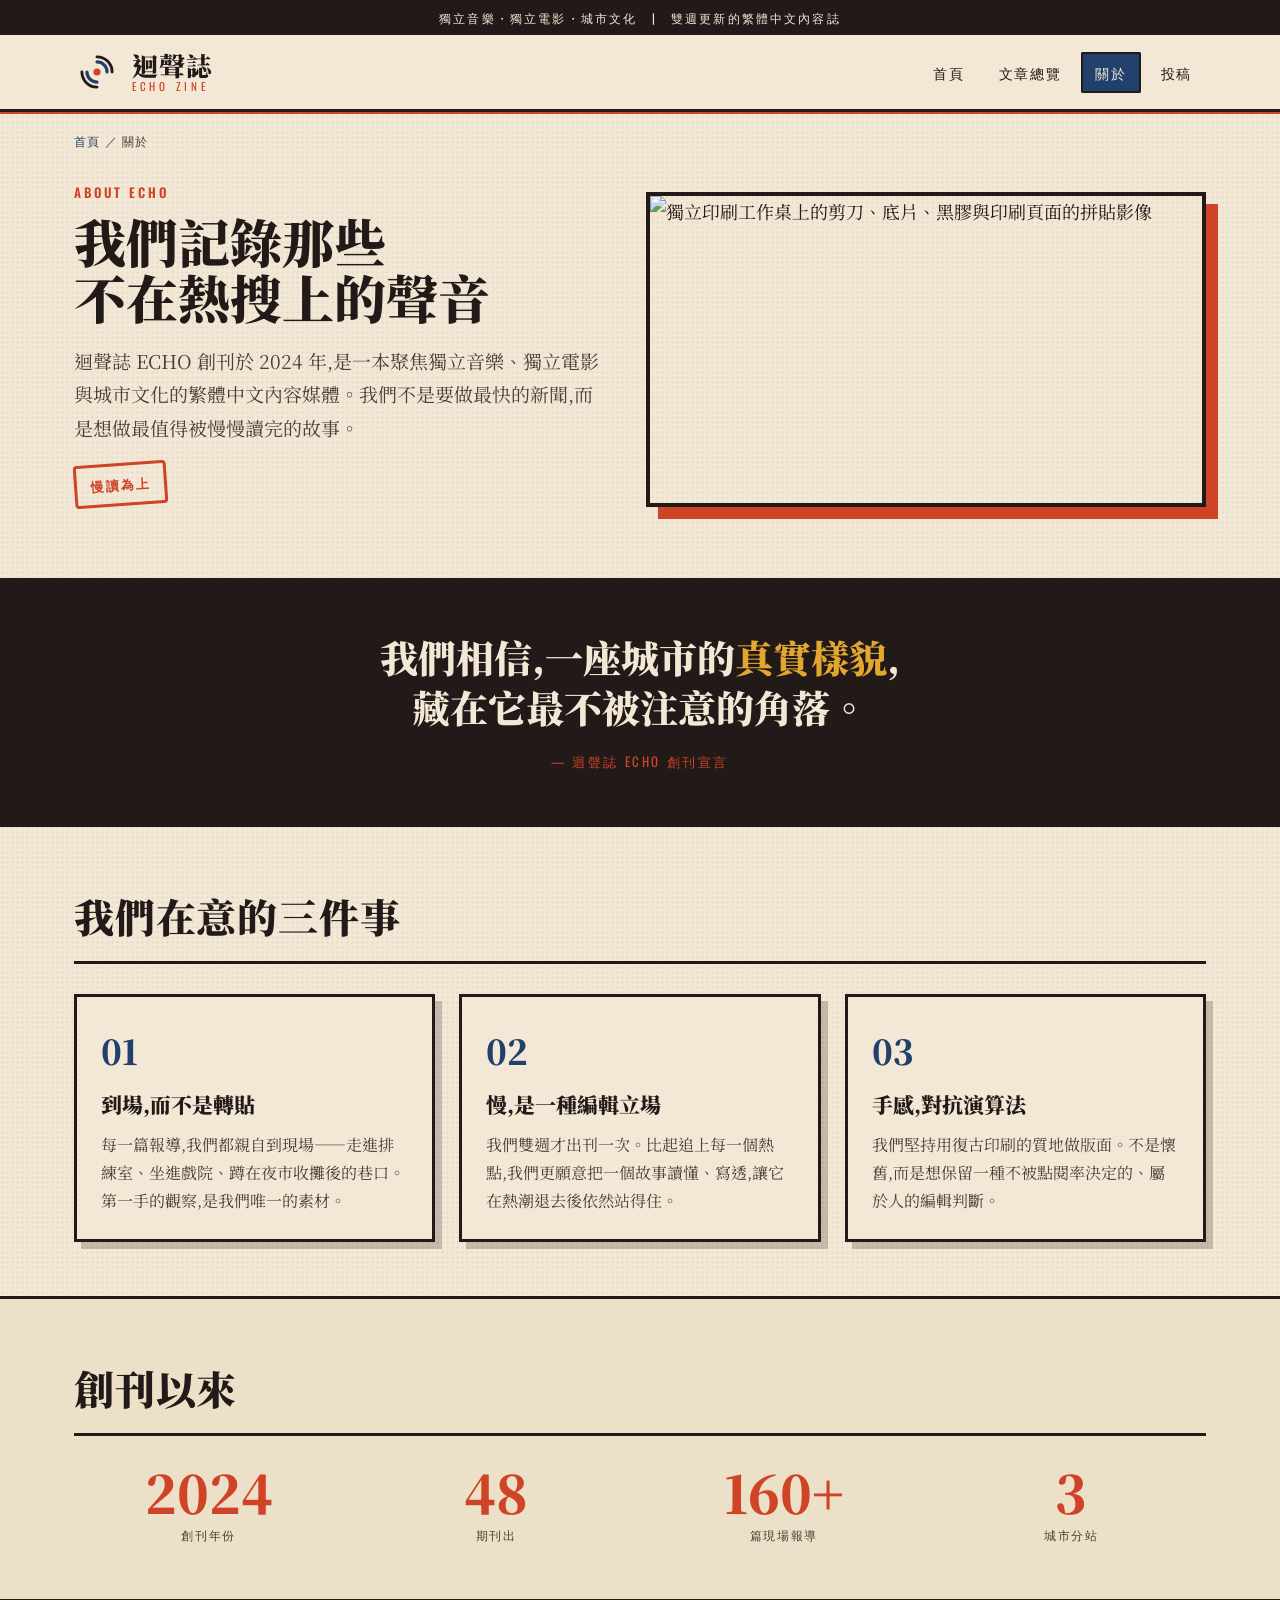
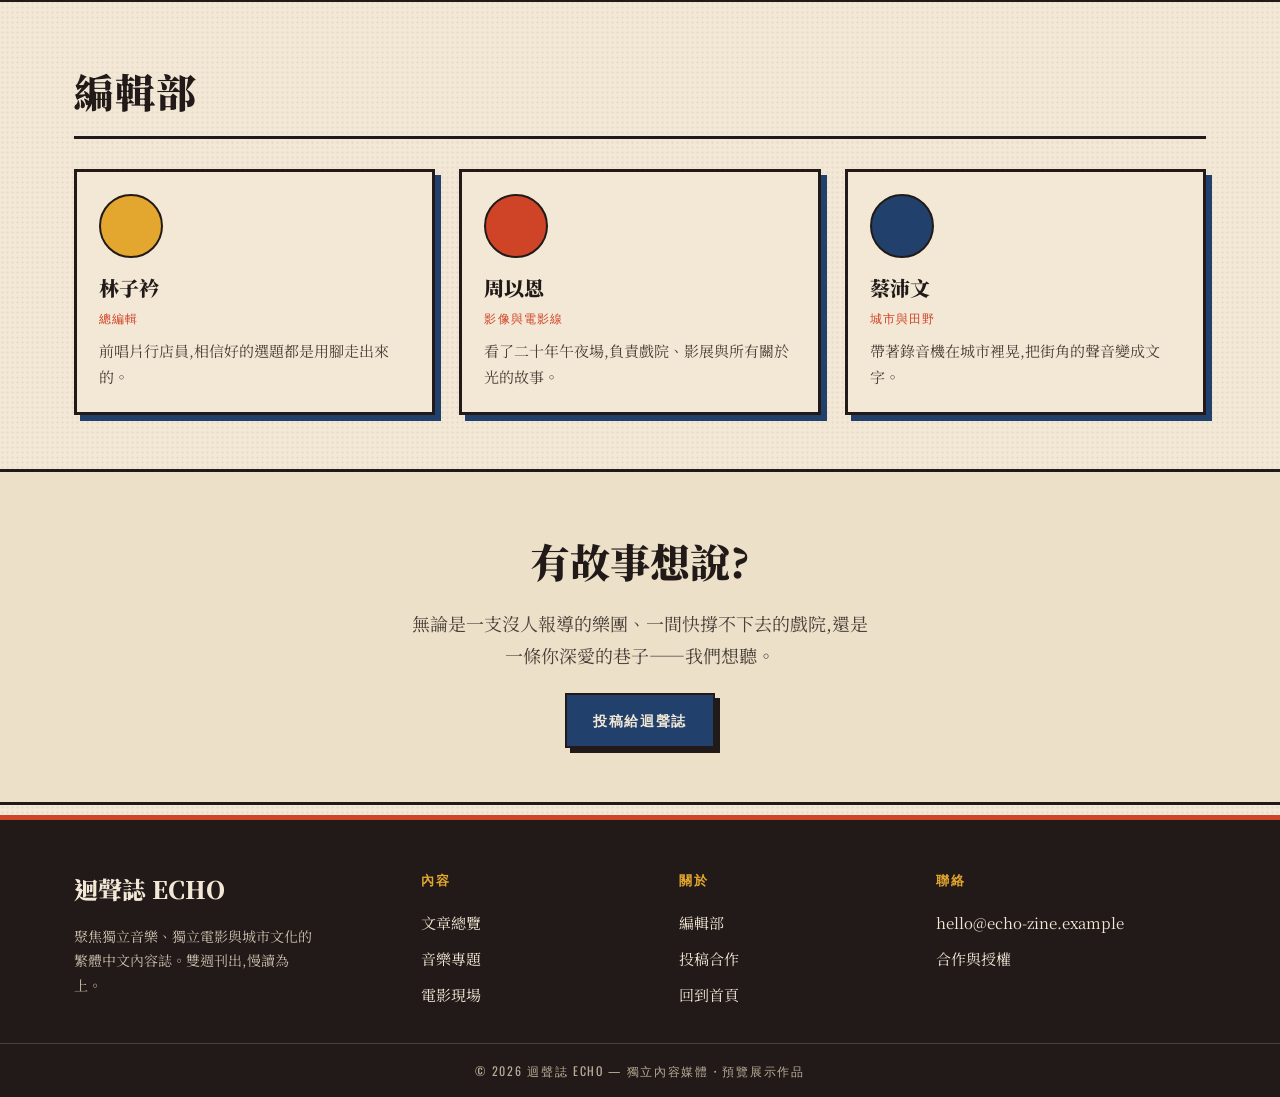
==== about.html @ e26f90a2 "迴聲誌 ECHO 預覽站初版" ====
<!DOCTYPE html>
<html lang="zh-Hant">
<head>
<meta charset="UTF-8">
<meta name="viewport" content="width=device-width, initial-scale=1">
<title>關於迴聲誌｜編輯部、理念與製作方式 — 迴聲誌 ECHO</title>
<meta name="description" content="迴聲誌 ECHO 是一群音樂迷、影癡與街頭觀察者共同編輯的繁體中文文化誌。認識我們的理念、選題標準、製作流程,以及為什麼我們堅持用復古印刷的方式說故事。">
<meta name="keywords" content="關於迴聲誌,編輯部,文化誌理念,獨立媒體,選題,慢新聞,內容製作">
<link rel="canonical" href="https://izzo24.github.io/echo-zine/about.html">
<meta property="og:type" content="website">
<meta property="og:site_name" content="迴聲誌 ECHO">
<meta property="og:title" content="關於迴聲誌｜編輯部、理念與製作方式">
<meta property="og:description" content="一群音樂迷、影癡與街頭觀察者共同編輯的繁體中文文化誌。認識我們的理念與製作方式。">
<meta property="og:url" content="https://izzo24.github.io/echo-zine/about.html">
<meta property="og:image" content="https://izzo24.github.io/echo-zine/images/studio.webp">
<meta name="twitter:card" content="summary_large_image">
<link rel="icon" href="./favicon.svg" type="image/svg+xml">
<link rel="preconnect" href="https://fonts.googleapis.com">
<link rel="preconnect" href="https://fonts.gstatic.com" crossorigin>
<link href="https://fonts.googleapis.com/css2?family=Noto+Serif+TC:wght@400;700;900&family=Oswald:wght@500;600&display=swap" rel="stylesheet">
<link rel="stylesheet" href="./style.css">
<script type="application/ld+json">
{
  "@context":"https://schema.org",
  "@type":"AboutPage",
  "name":"關於迴聲誌 ECHO",
  "url":"https://izzo24.github.io/echo-zine/about.html",
  "inLanguage":"zh-Hant",
  "mainEntity":{"@type":"Organization","name":"迴聲誌 ECHO","foundingDate":"2024","description":"聚焦獨立音樂、獨立電影與城市文化的繁體中文內容媒體。","url":"https://izzo24.github.io/echo-zine/"}
}
</script>
<script type="application/ld+json">
{
  "@context":"https://schema.org",
  "@type":"BreadcrumbList",
  "itemListElement":[
    {"@type":"ListItem","position":1,"name":"首頁","item":"https://izzo24.github.io/echo-zine/index.html"},
    {"@type":"ListItem","position":2,"name":"關於","item":"https://izzo24.github.io/echo-zine/about.html"}
  ]
}
</script>
</head>
<body>
<div class="topbar">獨立音樂・獨立電影・城市文化　|　雙週更新的繁體中文內容誌</div>
<header class="site-header">
  <nav class="nav" aria-label="主選單">
    <a class="brand" href="./index.html" aria-label="迴聲誌 ECHO 首頁">
      <svg viewBox="0 0 64 64" role="img" aria-hidden="true">
        <circle cx="32" cy="32" r="5" fill="#cf4326"/>
        <path d="M32 18a14 14 0 0 1 14 14" fill="none" stroke="#21406b" stroke-width="4.5" stroke-linecap="round"/>
        <path d="M32 11a21 21 0 0 1 21 21" fill="none" stroke="#211a18" stroke-width="4" stroke-linecap="round"/>
        <path d="M32 46a14 14 0 0 1-14-14" fill="none" stroke="#21406b" stroke-width="4.5" stroke-linecap="round"/>
        <path d="M32 53a21 21 0 0 1-21-21" fill="none" stroke="#211a18" stroke-width="4" stroke-linecap="round"/>
      </svg>
      <span class="brand-text"><span class="zh">迴聲誌</span><span class="en">Echo Zine</span></span>
    </a>
    <button class="nav-toggle" aria-expanded="false" aria-controls="nav-links">選單</button>
    <ul class="nav-links" id="nav-links">
      <li><a href="./index.html">首頁</a></li>
      <li><a href="./articles.html">文章總覽</a></li>
      <li><a href="./about.html" aria-current="page">關於</a></li>
      <li><a href="./submit.html">投稿</a></li>
    </ul>
  </nav>
</header>

<main>
  <div class="container">
    <nav class="breadcrumb" aria-label="麵包屑"><a href="./index.html">首頁</a> ／ 關於</nav>
  </div>

  <section class="section" style="padding-top:24px;">
    <div class="container about-hero">
      <div>
        <span class="kicker">About Echo</span>
        <h1 style="font-family:var(--font-head);font-weight:900;font-size:clamp(30px,4.6vw,52px);margin:.12em 0 .3em;line-height:1.08;">我們記錄那些<br>不在熱搜上的聲音</h1>
        <p style="font-size:19px;color:var(--ink-soft);">迴聲誌 ECHO 創刊於 2024 年,是一本聚焦獨立音樂、獨立電影與城市文化的繁體中文內容媒體。我們不是要做最快的新聞,而是想做最值得被慢慢讀完的故事。</p>
        <p><span class="stamp">慢讀為上</span></p>
      </div>
      <img src="./images/studio.webp" width="560" height="315" alt="獨立印刷工作桌上的剪刀、底片、黑膠與印刷頁面的拼貼影像">
    </div>
  </section>

  <section class="band">
    <div class="container">
      <blockquote>我們相信,一座城市的<span class="em">真實樣貌</span>,藏在它最不被注意的角落。</blockquote>
      <cite>— 迴聲誌 ECHO 創刊宣言</cite>
    </div>
  </section>

  <section class="section">
    <div class="container">
      <div class="sec-head"><h2>我們在意的三件事</h2></div>
      <div class="values">
        <div class="value">
          <div class="n">01</div>
          <h3>到場,而不是轉貼</h3>
          <p>每一篇報導,我們都親自到現場——走進排練室、坐進戲院、蹲在夜市收攤後的巷口。第一手的觀察,是我們唯一的素材。</p>
        </div>
        <div class="value">
          <div class="n">02</div>
          <h3>慢,是一種編輯立場</h3>
          <p>我們雙週才出刊一次。比起追上每一個熱點,我們更願意把一個故事讀懂、寫透,讓它在熱潮退去後依然站得住。</p>
        </div>
        <div class="value">
          <div class="n">03</div>
          <h3>手感,對抗演算法</h3>
          <p>我們堅持用復古印刷的質地做版面。不是懷舊,而是想保留一種不被點閱率決定的、屬於人的編輯判斷。</p>
        </div>
      </div>
    </div>
  </section>

  <section class="section section--alt">
    <div class="container">
      <div class="sec-head"><h2>創刊以來</h2></div>
      <div class="stat-row">
        <div class="stat"><div class="big">2024</div><div class="lbl">創刊年份</div></div>
        <div class="stat"><div class="big">48</div><div class="lbl">期刊出</div></div>
        <div class="stat"><div class="big">160+</div><div class="lbl">篇現場報導</div></div>
        <div class="stat"><div class="big">3</div><div class="lbl">城市分站</div></div>
      </div>
    </div>
  </section>

  <section class="section">
    <div class="container">
      <div class="sec-head"><h2>編輯部</h2></div>
      <div class="team">
        <div class="member">
          <div class="av" aria-hidden="true"></div>
          <h3>林子衿</h3>
          <div class="role">總編輯</div>
          <p style="margin:10px 0 0;color:var(--ink-soft);font-size:15px;">前唱片行店員,相信好的選題都是用腳走出來的。</p>
        </div>
        <div class="member">
          <div class="av" style="background:var(--red);" aria-hidden="true"></div>
          <h3>周以恩</h3>
          <div class="role">影像與電影線</div>
          <p style="margin:10px 0 0;color:var(--ink-soft);font-size:15px;">看了二十年午夜場,負責戲院、影展與所有關於光的故事。</p>
        </div>
        <div class="member">
          <div class="av" style="background:var(--blue);" aria-hidden="true"></div>
          <h3>蔡沛文</h3>
          <div class="role">城市與田野</div>
          <p style="margin:10px 0 0;color:var(--ink-soft);font-size:15px;">帶著錄音機在城市裡晃,把街角的聲音變成文字。</p>
        </div>
      </div>
    </div>
  </section>

  <section class="section section--alt">
    <div class="container" style="text-align:center;">
      <h2 style="font-family:var(--font-head);font-weight:900;font-size:clamp(26px,3.6vw,40px);margin:0 0 12px;">有故事想說?</h2>
      <p style="color:var(--ink-soft);max-width:46ch;margin:0 auto 22px;">無論是一支沒人報導的樂團、一間快撐不下去的戲院,還是一條你深愛的巷子——我們想聽。</p>
      <a class="btn btn--blue" href="./submit.html">投稿給迴聲誌</a>
    </div>
  </section>
</main>

<footer class="site-footer">
  <div class="footer-grid">
    <div class="footer-brand">
      <div class="zh">迴聲誌 ECHO</div>
      <p>聚焦獨立音樂、獨立電影與城市文化的繁體中文內容誌。雙週刊出,慢讀為上。</p>
    </div>
    <div><h4>內容</h4>
      <a href="./articles.html">文章總覽</a><a href="./article-vinyl.html">音樂專題</a><a href="./article-cinema.html">電影現場</a></div>
    <div><h4>關於</h4>
      <a href="./about.html">編輯部</a><a href="./submit.html">投稿合作</a><a href="./index.html">回到首頁</a></div>
    <div><h4>聯絡</h4>
      <a href="./submit.html">hello@echo-zine.example</a><a href="./submit.html">合作與授權</a></div>
  </div>
  <div class="footer-bottom">© <span data-year>2026</span> 迴聲誌 ECHO — 獨立內容媒體・預覽展示作品</div>
</footer>
<script src="./main.js"></script>
</body>
</html>
---- style.css ----
/* ======================================================================
   迴聲誌 ECHO — 復古印刷・拼貼 zine 風格
   獨立音樂・電影・城市文化內容媒體
   色彩、字級皆以 CSS 變數管理；RWD;無 Emoji。
   ====================================================================== */

:root{
  --paper:#f3e8d6;
  --paper-2:#ece0c9;
  --paper-3:#e6d7ba;
  --ink:#211a18;
  --ink-soft:#4a3f38;
  --red:#cf4326;
  --red-deep:#a8331c;
  --blue:#21406b;
  --blue-deep:#162f4d;
  --mustard:#e3a72f;
  --line:rgba(33,26,24,.18);
  --line-strong:rgba(33,26,24,.42);
  --shadow:rgba(33,26,24,.22);
  --font-head:"Noto Serif TC",Georgia,serif;
  --font-body:"Noto Serif TC",Georgia,serif;
  --font-label:"Oswald","Noto Sans TC",sans-serif;
  --maxw:1180px;
}

*,*::before,*::after{box-sizing:border-box;}
html{scroll-behavior:smooth;}
body{
  margin:0;
  font-family:var(--font-body);
  color:var(--ink);
  background-color:var(--paper);
  background-image:
    radial-gradient(rgba(33,26,24,.05) 1px,transparent 1.4px);
  background-size:5px 5px;
  line-height:1.75;
  font-size:18px;
  -webkit-font-smoothing:antialiased;
  text-rendering:optimizeLegibility;
}
img{max-width:100%;display:block;}
a{color:var(--blue);text-decoration:none;}
a:hover{color:var(--red);}

.container{max-width:var(--maxw);margin:0 auto;padding:0 24px;}

/* ---------- Labels / eyebrows ---------- */
.kicker{
  font-family:var(--font-label);
  text-transform:uppercase;
  letter-spacing:.22em;
  font-weight:600;
  font-size:13px;
  color:var(--red);
  display:inline-block;
}
.kicker--blue{color:var(--blue);}

/* ---------- Header / Nav ---------- */
.topbar{
  background:var(--ink);
  color:var(--paper);
  font-family:var(--font-label);
  text-transform:uppercase;
  letter-spacing:.18em;
  font-size:12px;
  text-align:center;
  padding:7px 16px;
}
.site-header{
  position:sticky;top:0;z-index:50;
  background:var(--paper);
  border-bottom:3px solid var(--ink);
  box-shadow:0 2px 0 var(--red);
}
.nav{
  display:flex;align-items:center;justify-content:space-between;
  gap:18px;padding:14px 24px;max-width:var(--maxw);margin:0 auto;
}
.brand{display:flex;align-items:center;gap:12px;}
.brand svg{display:block;height:46px;width:auto;}
.brand-text{line-height:1;}
.brand-text .zh{font-family:var(--font-head);font-weight:900;font-size:26px;letter-spacing:.04em;color:var(--ink);}
.brand-text .en{font-family:var(--font-label);text-transform:uppercase;letter-spacing:.34em;font-size:11px;color:var(--red);display:block;margin-top:3px;}
.nav-links{display:flex;gap:6px;align-items:center;list-style:none;margin:0;padding:0;}
.nav-links a{
  font-family:var(--font-label);
  text-transform:uppercase;letter-spacing:.12em;font-size:14px;font-weight:500;
  color:var(--ink);padding:8px 12px;border:2px solid transparent;border-radius:2px;
}
.nav-links a:hover,.nav-links a[aria-current="page"]{
  color:var(--paper);background:var(--blue);border-color:var(--ink);
}
.nav-toggle{display:none;background:var(--ink);color:var(--paper);border:none;
  font-family:var(--font-label);text-transform:uppercase;letter-spacing:.1em;
  padding:9px 14px;font-size:14px;cursor:pointer;}

/* ---------- Buttons ---------- */
.btn{
  display:inline-block;font-family:var(--font-label);text-transform:uppercase;
  letter-spacing:.12em;font-weight:600;font-size:14px;padding:13px 26px;
  border:2.5px solid var(--ink);background:var(--red);color:var(--paper);
  box-shadow:5px 5px 0 var(--ink);transition:transform .12s,box-shadow .12s;cursor:pointer;
}
.btn:hover{color:var(--paper);transform:translate(2px,2px);box-shadow:2px 2px 0 var(--ink);}
.btn--blue{background:var(--blue);}
.btn--ghost{background:var(--paper);color:var(--ink);box-shadow:5px 5px 0 var(--red);}
.btn--ghost:hover{color:var(--ink);}

/* ---------- Hero ---------- */
.hero{padding:56px 0 40px;position:relative;overflow:hidden;}
.hero-grid{display:grid;grid-template-columns:1.05fr .95fr;gap:48px;align-items:center;}
.hero h1{
  font-family:var(--font-head);font-weight:900;line-height:1.02;
  font-size:clamp(40px,6vw,76px);margin:.18em 0 .3em;letter-spacing:.01em;
}
.hero h1 .em{color:var(--red);}
.hero p.lead{font-size:20px;color:var(--ink-soft);margin:0 0 28px;max-width:34ch;}
.hero-figure{position:relative;}
.hero-figure img{
  border:4px solid var(--ink);
  box-shadow:14px 14px 0 var(--blue);
  filter:contrast(1.02);
}
.tape{
  position:absolute;width:120px;height:34px;background:rgba(227,167,47,.72);
  border:1px dashed rgba(33,26,24,.4);transform:rotate(-7deg);
  top:-14px;left:26px;box-shadow:0 1px 3px var(--shadow);
}
.tape--2{top:auto;left:auto;bottom:-12px;right:30px;transform:rotate(6deg);background:rgba(207,67,38,.55);}

/* registration mark */
.regmark{position:absolute;width:26px;height:26px;opacity:.5;}
.regmark::before,.regmark::after{content:"";position:absolute;background:var(--ink);}
.regmark::before{left:11px;top:0;width:2px;height:26px;}
.regmark::after{top:11px;left:0;height:2px;width:26px;}

/* ---------- Section heading ---------- */
.section{padding:54px 0;}
.section--alt{background:var(--paper-2);border-top:3px solid var(--ink);border-bottom:3px solid var(--ink);}
.sec-head{display:flex;align-items:baseline;justify-content:space-between;gap:16px;
  border-bottom:3px solid var(--ink);padding-bottom:10px;margin-bottom:30px;flex-wrap:wrap;}
.sec-head h2{font-family:var(--font-head);font-weight:900;font-size:clamp(26px,3.4vw,40px);margin:0;letter-spacing:.02em;}
.sec-head .more{font-family:var(--font-label);text-transform:uppercase;letter-spacing:.14em;font-size:13px;}

/* ---------- Article cards ---------- */
.card-grid{display:grid;grid-template-columns:repeat(3,1fr);gap:28px;}
.card{
  background:var(--paper);border:3px solid var(--ink);
  box-shadow:8px 8px 0 var(--shadow);display:flex;flex-direction:column;
  transition:transform .12s,box-shadow .12s;
}
.card:hover{transform:translate(-2px,-2px);box-shadow:11px 11px 0 var(--blue);}
.card-thumb{border-bottom:3px solid var(--ink);aspect-ratio:4/3;overflow:hidden;background:var(--paper-3);}
.card-thumb img{width:100%;height:100%;object-fit:cover;}
.card-body{padding:18px 20px 22px;display:flex;flex-direction:column;gap:10px;flex:1;}
.tag{align-self:flex-start;font-family:var(--font-label);text-transform:uppercase;letter-spacing:.12em;
  font-size:11px;font-weight:600;color:var(--paper);background:var(--red);padding:4px 10px;}
.tag--blue{background:var(--blue);}
.tag--ink{background:var(--ink);}
.card h3{font-family:var(--font-head);font-weight:900;font-size:22px;line-height:1.25;margin:2px 0;}
.card h3 a{color:var(--ink);}
.card h3 a:hover{color:var(--red);}
.card .excerpt{color:var(--ink-soft);font-size:16px;margin:0;}
.card .meta{margin-top:auto;font-family:var(--font-label);text-transform:uppercase;letter-spacing:.1em;
  font-size:12px;color:var(--ink-soft);border-top:1px dashed var(--line-strong);padding-top:10px;}

/* feature row (big + list) */
.feature{display:grid;grid-template-columns:1.4fr 1fr;gap:36px;align-items:stretch;}
.feature-main{border:3px solid var(--ink);box-shadow:10px 10px 0 var(--red);background:var(--paper);}
.feature-main img{width:100%;aspect-ratio:16/10;object-fit:cover;border-bottom:3px solid var(--ink);}
.feature-main .fm-body{padding:22px 26px 26px;}
.feature-main h3{font-family:var(--font-head);font-weight:900;font-size:clamp(24px,3vw,34px);line-height:1.18;margin:.2em 0;}
.feature-main h3 a{color:var(--ink);}
.feature-list{display:flex;flex-direction:column;gap:18px;}
.mini{display:grid;grid-template-columns:84px 1fr;gap:14px;border-bottom:1px dashed var(--line-strong);padding-bottom:16px;}
.mini:last-child{border-bottom:none;}
.mini .num{font-family:var(--font-head);font-weight:900;font-size:30px;color:var(--red);line-height:1;}
.mini h4{font-family:var(--font-head);font-weight:700;font-size:18px;margin:0 0 4px;}
.mini h4 a{color:var(--ink);}
.mini p{margin:0;font-size:14px;color:var(--ink-soft);}

/* ---------- Pull / quote band ---------- */
.band{background:var(--ink);color:var(--paper);padding:54px 0;text-align:center;}
.band blockquote{font-family:var(--font-head);font-weight:900;font-size:clamp(24px,3.6vw,38px);
  line-height:1.32;margin:0 auto;max-width:24ch;}
.band blockquote .em{color:var(--mustard);}
.band cite{display:block;margin-top:18px;font-family:var(--font-label);text-transform:uppercase;
  letter-spacing:.2em;font-size:13px;color:var(--red);font-style:normal;}

/* ---------- Article (single) ---------- */
.breadcrumb{font-family:var(--font-label);text-transform:uppercase;letter-spacing:.1em;
  font-size:12px;color:var(--ink-soft);padding:18px 0 0;}
.breadcrumb a{color:var(--blue);}
.article{max-width:760px;margin:0 auto;padding:18px 0 50px;}
.article-head h1{font-family:var(--font-head);font-weight:900;font-size:clamp(30px,4.4vw,52px);
  line-height:1.08;margin:.2em 0 .25em;}
.article-meta{font-family:var(--font-label);text-transform:uppercase;letter-spacing:.12em;
  font-size:13px;color:var(--ink-soft);border-top:2px solid var(--ink);border-bottom:2px solid var(--ink);
  padding:10px 0;margin:18px 0 26px;display:flex;gap:18px;flex-wrap:wrap;}
.article-hero{border:4px solid var(--ink);box-shadow:12px 12px 0 var(--blue);margin:0 0 14px;}
.article figure figcaption,.cap{font-size:13px;color:var(--ink-soft);font-style:italic;margin:8px 0 26px;}
.article p{margin:0 0 22px;}
.article h2{font-family:var(--font-head);font-weight:900;font-size:28px;margin:38px 0 14px;
  padding-left:14px;border-left:6px solid var(--red);}
.article h3{font-family:var(--font-head);font-weight:700;font-size:21px;margin:28px 0 10px;}
.article blockquote{border-left:4px solid var(--blue);background:var(--paper-2);
  margin:26px 0;padding:16px 22px;font-size:21px;font-style:italic;}
.article ul{padding-left:1.2em;}
.article li{margin:6px 0;}
.byline-card{display:flex;gap:16px;align-items:center;border:3px solid var(--ink);
  background:var(--paper-2);padding:18px 20px;margin:36px 0;box-shadow:6px 6px 0 var(--shadow);}
.byline-card .av{width:56px;height:56px;border-radius:50%;background:var(--red);flex:none;
  border:2px solid var(--ink);}

/* related */
.related{border-top:3px solid var(--ink);padding-top:26px;margin-top:40px;}

/* ---------- About ---------- */
.about-hero{display:grid;grid-template-columns:1fr 1fr;gap:40px;align-items:center;}
.about-hero img{border:4px solid var(--ink);box-shadow:12px 12px 0 var(--red);}
.values{display:grid;grid-template-columns:repeat(3,1fr);gap:24px;}
.value{border:3px solid var(--ink);background:var(--paper);padding:24px;box-shadow:7px 7px 0 var(--shadow);}
.value .n{font-family:var(--font-head);font-weight:900;font-size:34px;color:var(--blue);}
.value h3{font-family:var(--font-head);font-weight:900;font-size:21px;margin:6px 0 8px;}
.value p{margin:0;font-size:16px;color:var(--ink-soft);}
.stat-row{display:grid;grid-template-columns:repeat(4,1fr);gap:18px;text-align:center;}
.stat .big{font-family:var(--font-head);font-weight:900;font-size:clamp(32px,5vw,52px);color:var(--red);line-height:1;}
.stat .lbl{font-family:var(--font-label);text-transform:uppercase;letter-spacing:.14em;font-size:12px;color:var(--ink-soft);margin-top:6px;}
.team{display:grid;grid-template-columns:repeat(3,1fr);gap:24px;}
.member{border:3px solid var(--ink);background:var(--paper);padding:22px;box-shadow:6px 6px 0 var(--blue);}
.member .av{width:64px;height:64px;border-radius:50%;border:2px solid var(--ink);background:var(--mustard);margin-bottom:12px;}
.member h3{font-family:var(--font-head);font-weight:900;font-size:20px;margin:0 0 2px;}
.member .role{font-family:var(--font-label);text-transform:uppercase;letter-spacing:.1em;font-size:12px;color:var(--red);}

/* ---------- Contact / submit ---------- */
.contact-grid{display:grid;grid-template-columns:1fr 1fr;gap:40px;}
.field{margin-bottom:18px;}
.field label{display:block;font-family:var(--font-label);text-transform:uppercase;
  letter-spacing:.1em;font-size:13px;margin-bottom:6px;}
.field input,.field textarea,.field select{
  width:100%;font-family:var(--font-body);font-size:16px;padding:12px 14px;
  border:2.5px solid var(--ink);background:var(--paper);color:var(--ink);}
.field input:focus,.field textarea:focus,.field select:focus{outline:3px solid var(--blue);outline-offset:0;}
.info-list{list-style:none;margin:0;padding:0;}
.info-list li{border-bottom:1px dashed var(--line-strong);padding:14px 0;}
.info-list .k{font-family:var(--font-label);text-transform:uppercase;letter-spacing:.12em;font-size:12px;color:var(--red);}
.note{background:var(--paper-2);border:3px solid var(--ink);padding:16px 18px;font-size:15px;box-shadow:5px 5px 0 var(--shadow);}

/* ---------- Stamps / decoration ---------- */
.stamp{display:inline-block;border:3px solid var(--red);color:var(--red);
  font-family:var(--font-label);text-transform:uppercase;letter-spacing:.14em;font-weight:600;
  font-size:13px;padding:7px 14px;transform:rotate(-4deg);border-radius:4px;}

/* ---------- Footer ---------- */
.site-footer{background:var(--ink);color:var(--paper);margin-top:10px;border-top:5px solid var(--red);}
.footer-grid{display:grid;grid-template-columns:1.4fr 1fr 1fr 1.2fr;gap:32px;padding:48px 24px 30px;max-width:var(--maxw);margin:0 auto;}
.footer-grid h4{font-family:var(--font-label);text-transform:uppercase;letter-spacing:.16em;
  font-size:13px;color:var(--mustard);margin:0 0 14px;}
.footer-grid a{color:var(--paper);display:block;padding:5px 0;font-size:15px;}
.footer-grid a:hover{color:var(--red);}
.footer-brand .zh{font-family:var(--font-head);font-weight:900;font-size:24px;}
.footer-brand p{color:#cdbfae;font-size:14px;max-width:30ch;}
.footer-bottom{border-top:1px solid rgba(243,232,214,.18);text-align:center;
  font-family:var(--font-label);text-transform:uppercase;letter-spacing:.14em;font-size:12px;
  color:#b9ab97;padding:16px;}

/* ---------- Responsive ---------- */
@media(max-width:900px){
  .hero-grid,.feature,.about-hero,.contact-grid{grid-template-columns:1fr;}
  .card-grid,.values,.team{grid-template-columns:1fr 1fr;}
  .footer-grid{grid-template-columns:1fr 1fr;}
  .stat-row{grid-template-columns:1fr 1fr;}
  .hero-figure{order:-1;}
}
@media(max-width:620px){
  body{font-size:17px;}
  .nav-links{display:none;position:absolute;top:100%;left:0;right:0;background:var(--paper);
    flex-direction:column;border-bottom:3px solid var(--ink);padding:10px 16px;gap:2px;}
  .nav-links.open{display:flex;}
  .nav-links a{display:block;width:100%;}
  .nav-toggle{display:block;}
  .card-grid,.values,.team,.stat-row,.footer-grid{grid-template-columns:1fr;}
  .hero-figure img{box-shadow:8px 8px 0 var(--blue);}
  .feature-main{box-shadow:6px 6px 0 var(--red);}
}
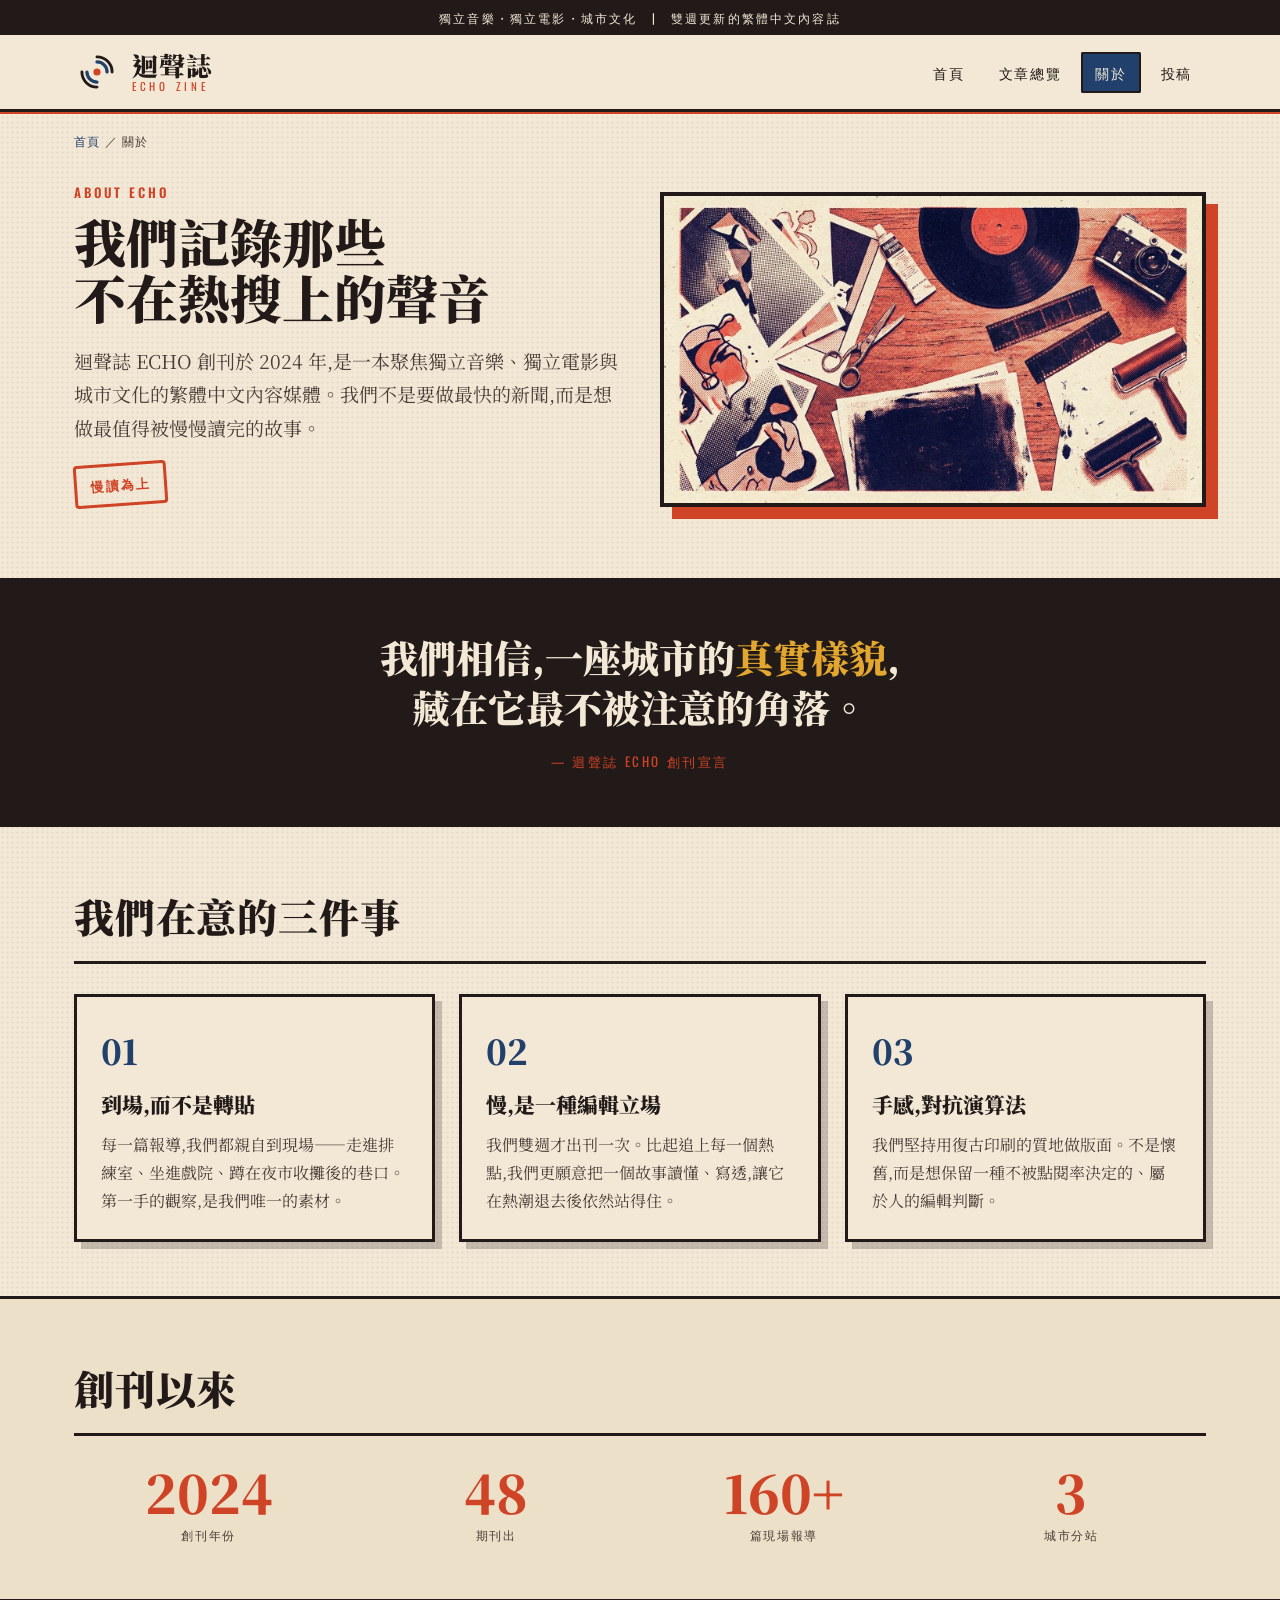
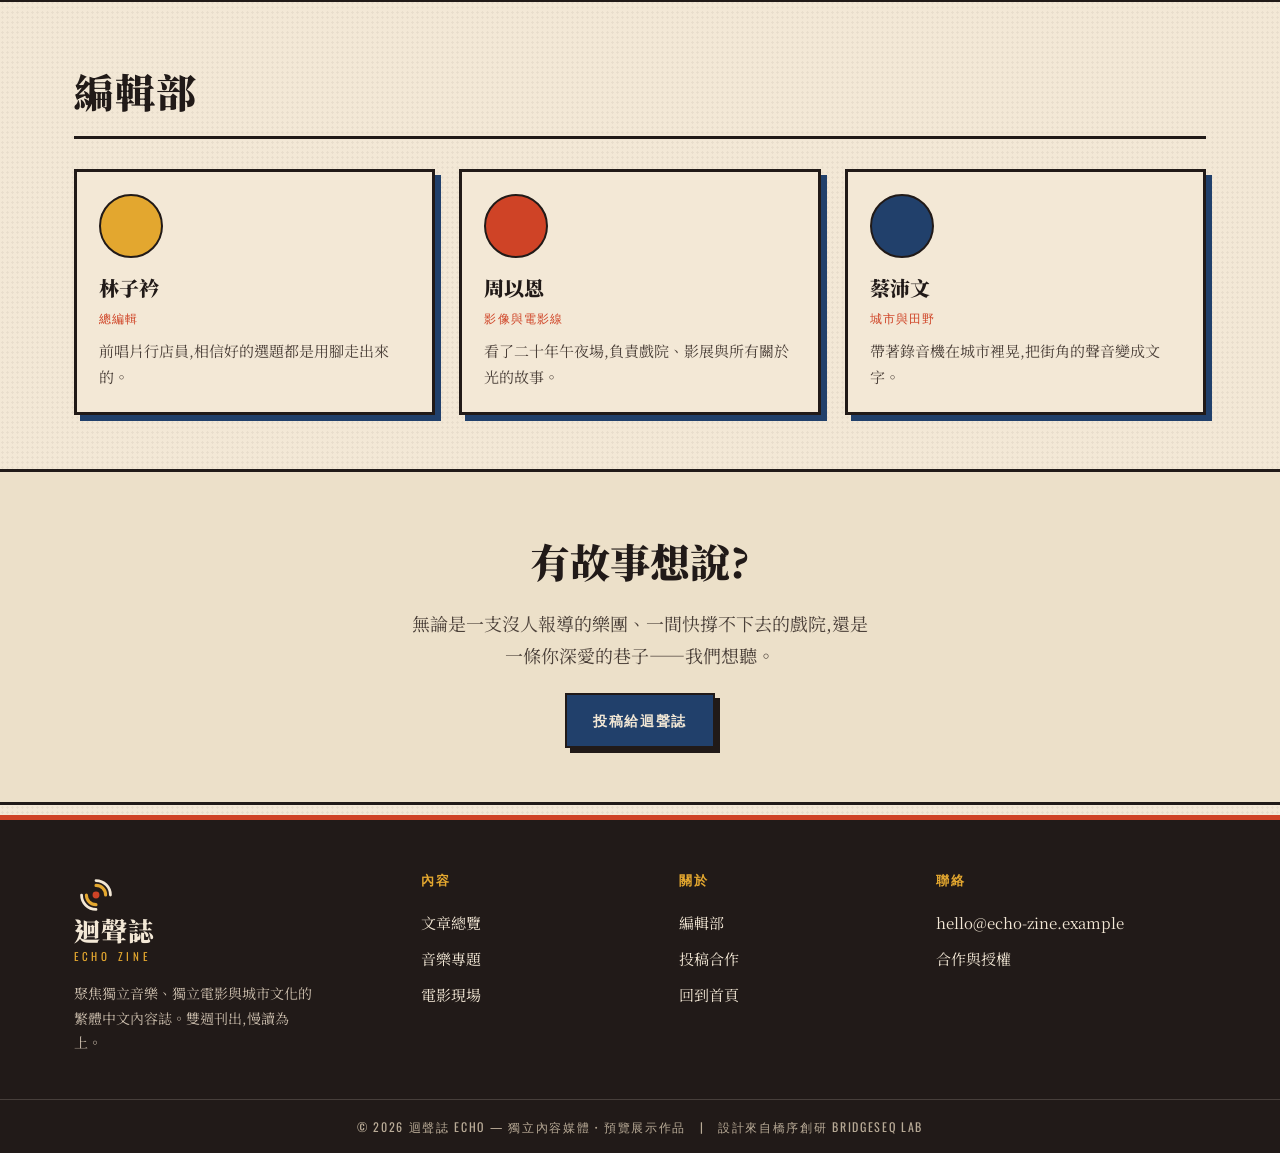
==== commit 6f23152b: "footer:統一 logo lockup 與 header 對稱;版權後加上設計來自橋序創研" ====
--- a/about.html
+++ b/about.html
@@ -161,7 +161,16 @@
 <footer class="site-footer">
   <div class="footer-grid">
     <div class="footer-brand">
-      <div class="zh">迴聲誌 ECHO</div>
+      <a class="footer-logo" href="./index.html" aria-label="迴聲誌 ECHO 首頁">
+        <svg viewBox="0 0 64 64" role="img" aria-hidden="true">
+          <circle cx="32" cy="32" r="5" fill="#cf4326"/>
+          <path d="M32 18a14 14 0 0 1 14 14" fill="none" stroke="#e3a72f" stroke-width="4.5" stroke-linecap="round"/>
+          <path d="M32 11a21 21 0 0 1 21 21" fill="none" stroke="#f3e8d6" stroke-width="4" stroke-linecap="round"/>
+          <path d="M32 46a14 14 0 0 1-14-14" fill="none" stroke="#e3a72f" stroke-width="4.5" stroke-linecap="round"/>
+          <path d="M32 53a21 21 0 0 1-21-21" fill="none" stroke="#f3e8d6" stroke-width="4" stroke-linecap="round"/>
+        </svg>
+        <span class="brand-text"><span class="zh">迴聲誌</span><span class="en">Echo Zine</span></span>
+      </a>
       <p>聚焦獨立音樂、獨立電影與城市文化的繁體中文內容誌。雙週刊出,慢讀為上。</p>
     </div>
     <div><h4>內容</h4>
@@ -171,7 +180,7 @@
     <div><h4>聯絡</h4>
       <a href="./submit.html">hello@echo-zine.example</a><a href="./submit.html">合作與授權</a></div>
   </div>
-  <div class="footer-bottom">© <span data-year>2026</span> 迴聲誌 ECHO — 獨立內容媒體・預覽展示作品</div>
+  <div class="footer-bottom">© <span data-year>2026</span> 迴聲誌 ECHO — 獨立內容媒體・預覽展示作品　|　設計來自橋序創研 BridgeSeq Lab</div>
 </footer>
 <script src="./main.js"></script>
 </body>
--- a/style.css
+++ b/style.css
@@ -260,7 +260,11 @@
   font-size:13px;color:var(--mustard);margin:0 0 14px;}
 .footer-grid a{color:var(--paper);display:block;padding:5px 0;font-size:15px;}
 .footer-grid a:hover{color:var(--red);}
-.footer-brand .zh{font-family:var(--font-head);font-weight:900;font-size:24px;}
+.footer-logo{display:inline-flex;align-items:center;gap:12px;margin-bottom:14px;}
+.footer-logo svg{height:44px;width:auto;display:block;}
+.footer-logo:hover{opacity:.88;}
+.footer-logo .zh{color:var(--paper);}
+.footer-logo .en{color:var(--mustard);}
 .footer-brand p{color:#cdbfae;font-size:14px;max-width:30ch;}
 .footer-bottom{border-top:1px solid rgba(243,232,214,.18);text-align:center;
   font-family:var(--font-label);text-transform:uppercase;letter-spacing:.14em;font-size:12px;
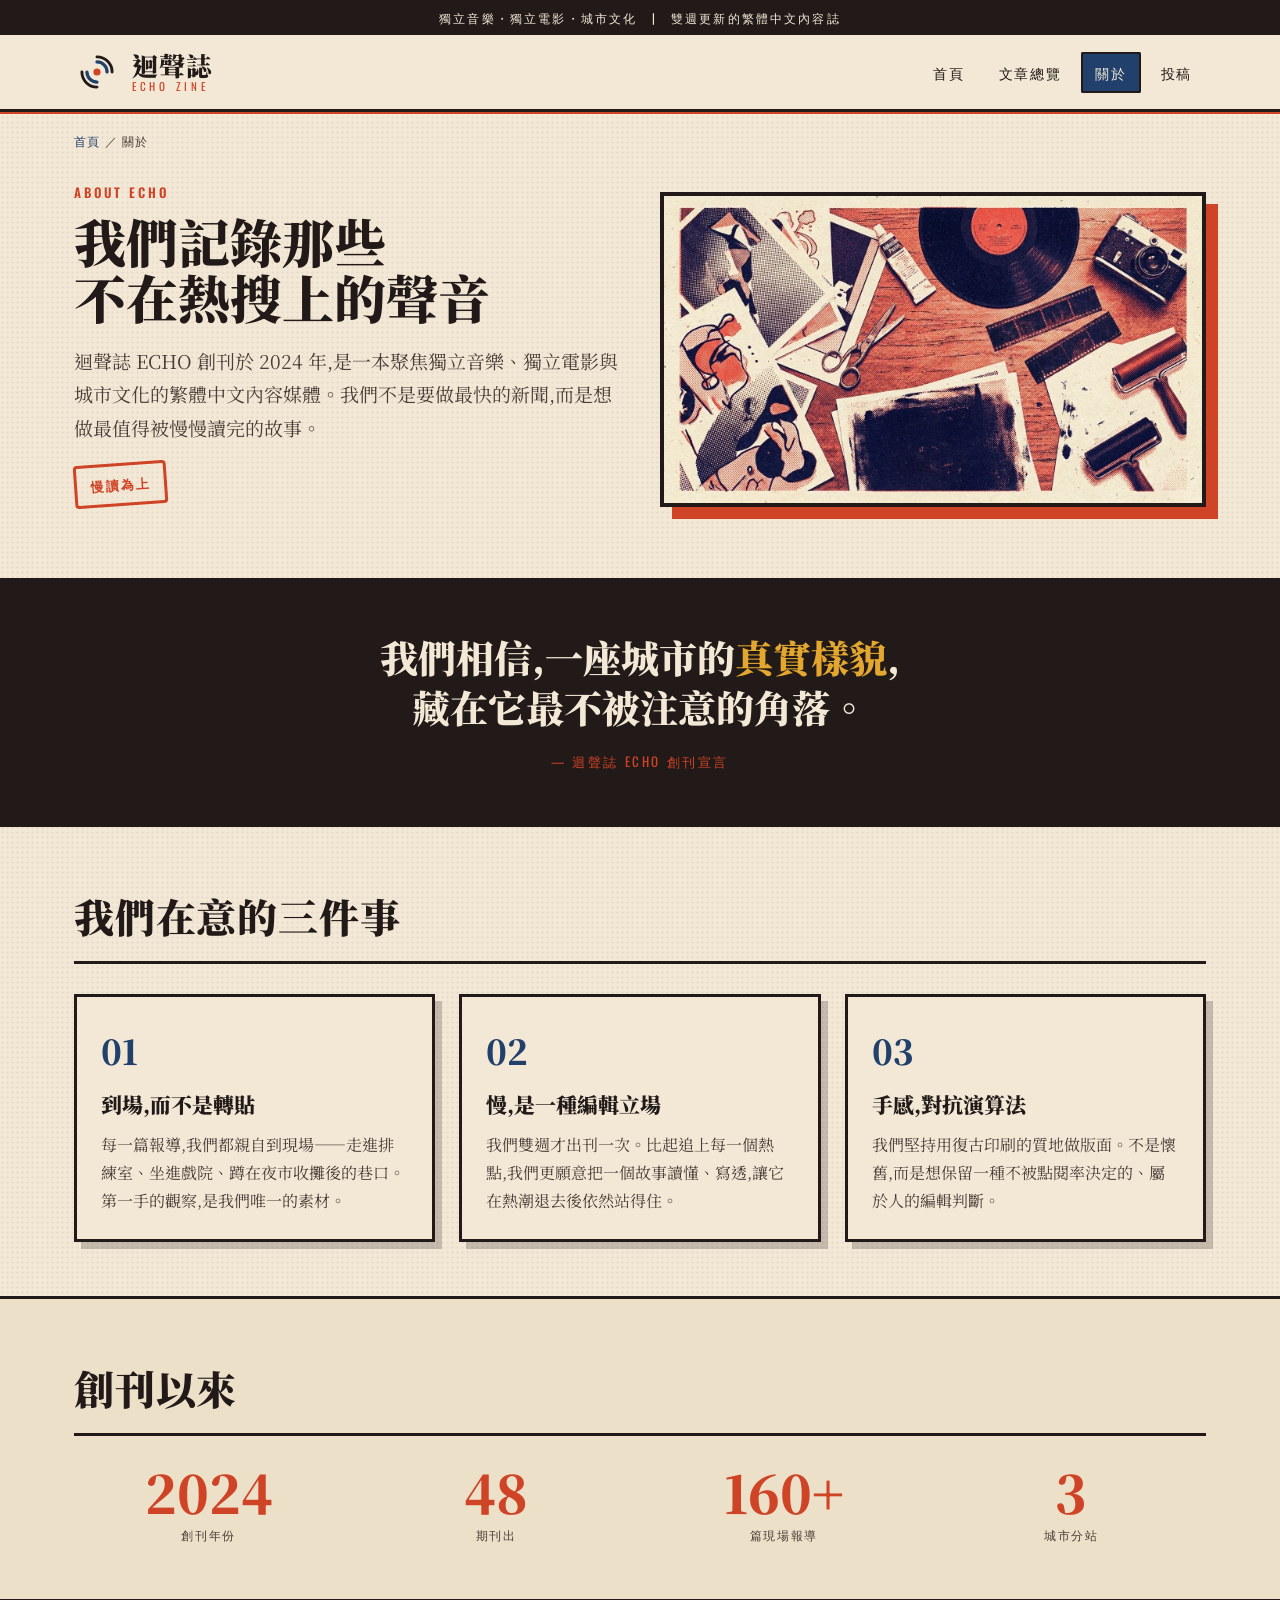
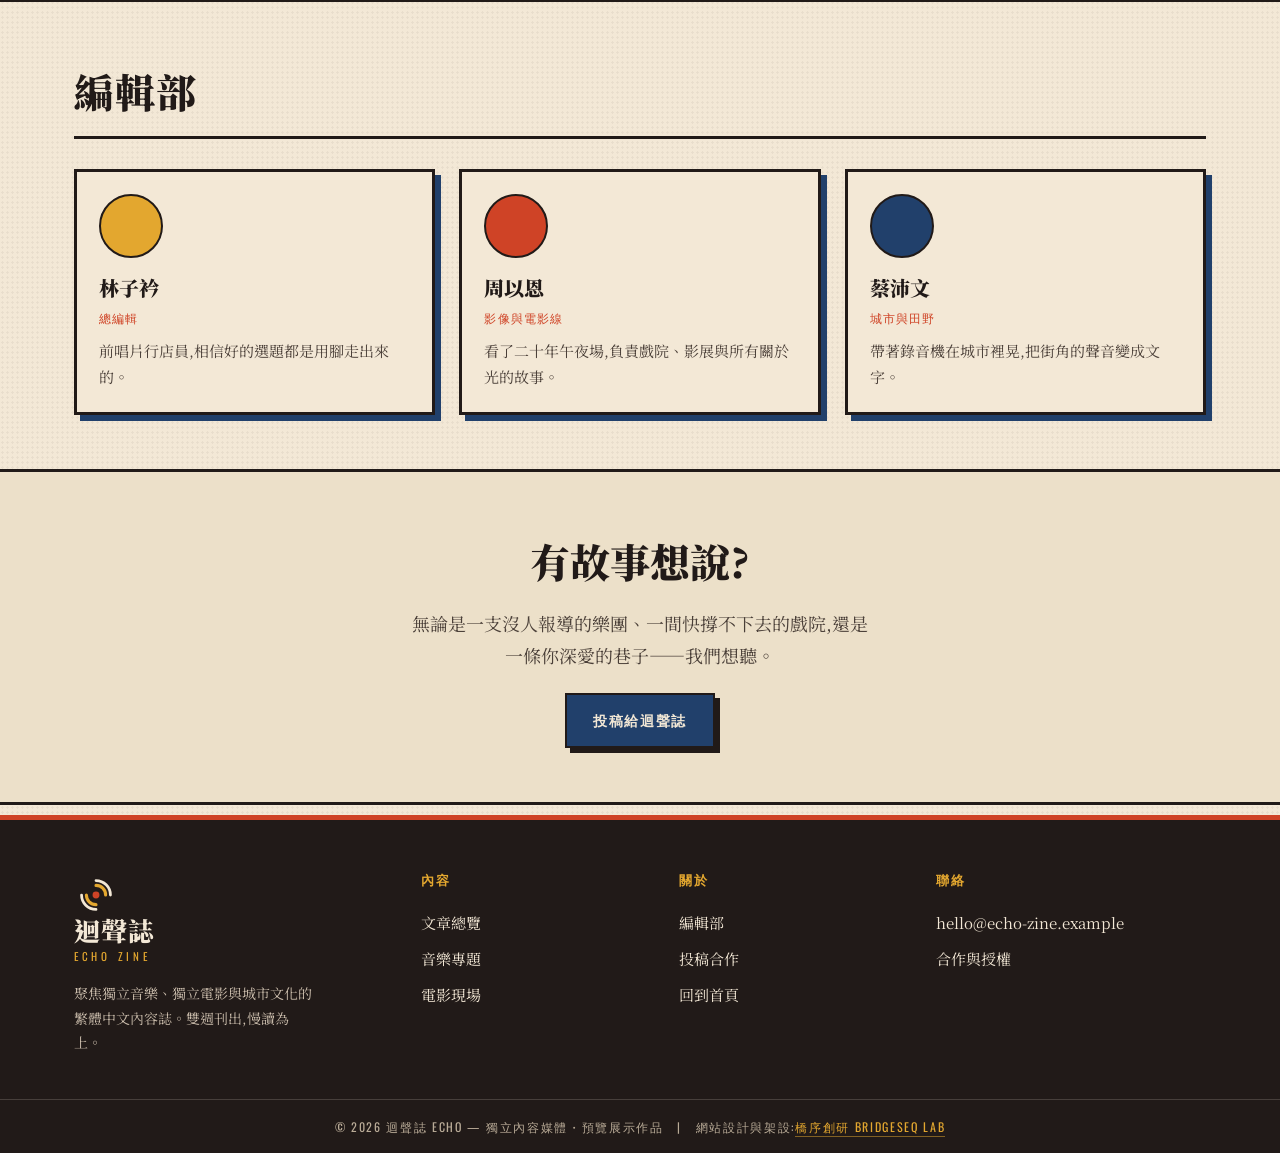
==== commit c2f6ab38: "footer:橋序創研 加上 bridgeseqlab.com 連結" ====
--- a/about.html
+++ b/about.html
@@ -180,7 +180,7 @@
     <div><h4>聯絡</h4>
       <a href="./submit.html">hello@echo-zine.example</a><a href="./submit.html">合作與授權</a></div>
   </div>
-  <div class="footer-bottom">© <span data-year>2026</span> 迴聲誌 ECHO — 獨立內容媒體・預覽展示作品　|　設計來自橋序創研 BridgeSeq Lab</div>
+  <div class="footer-bottom">© <span data-year>2026</span> 迴聲誌 ECHO — 獨立內容媒體・預覽展示作品　|　網站設計與架設:<a href="https://bridgeseqlab.com" target="_blank" rel="noopener">橋序創研 BridgeSeq Lab</a></div>
 </footer>
 <script src="./main.js"></script>
 </body>
--- a/style.css
+++ b/style.css
@@ -269,6 +269,8 @@
 .footer-bottom{border-top:1px solid rgba(243,232,214,.18);text-align:center;
   font-family:var(--font-label);text-transform:uppercase;letter-spacing:.14em;font-size:12px;
   color:#b9ab97;padding:16px;}
+.footer-bottom a{color:var(--mustard);text-decoration:none;border-bottom:1px solid rgba(227,167,47,.5);padding-bottom:1px;}
+.footer-bottom a:hover{color:var(--paper);border-bottom-color:var(--paper);}
 
 /* ---------- Responsive ---------- */
 @media(max-width:900px){
